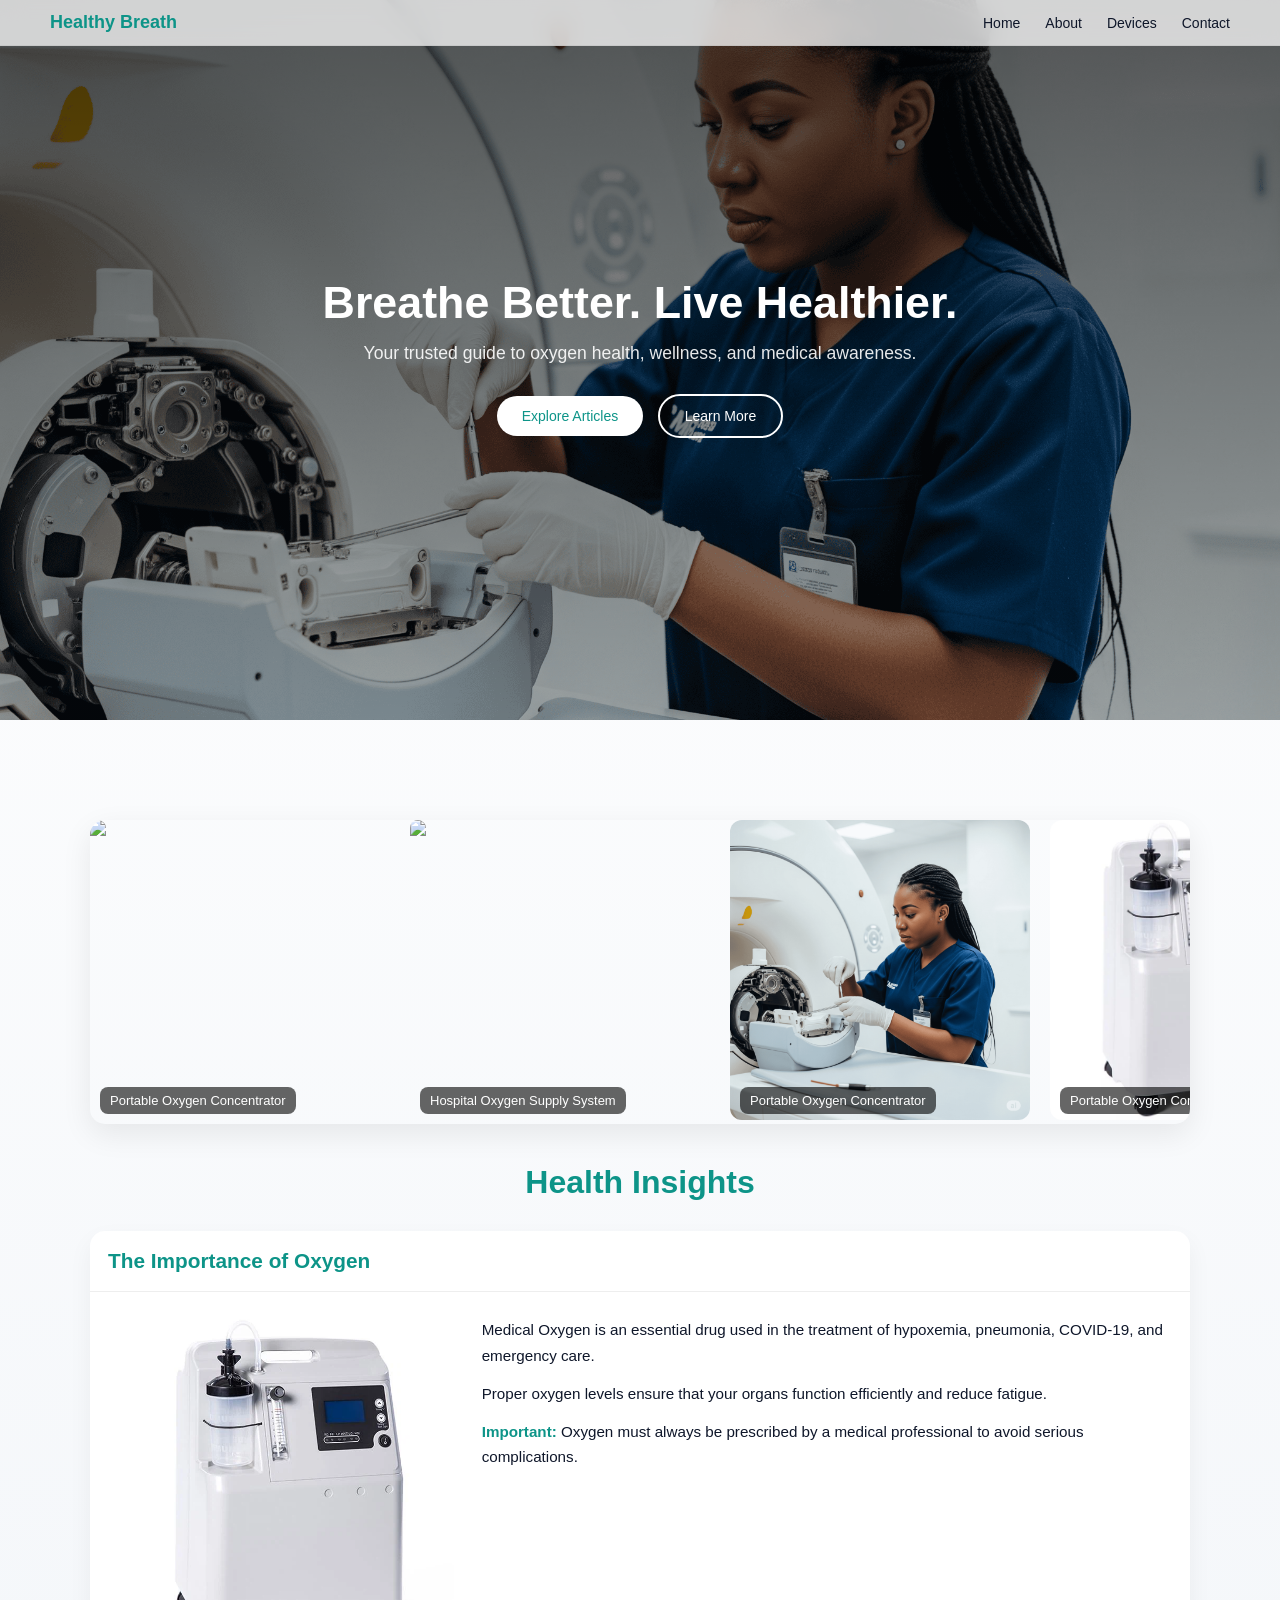
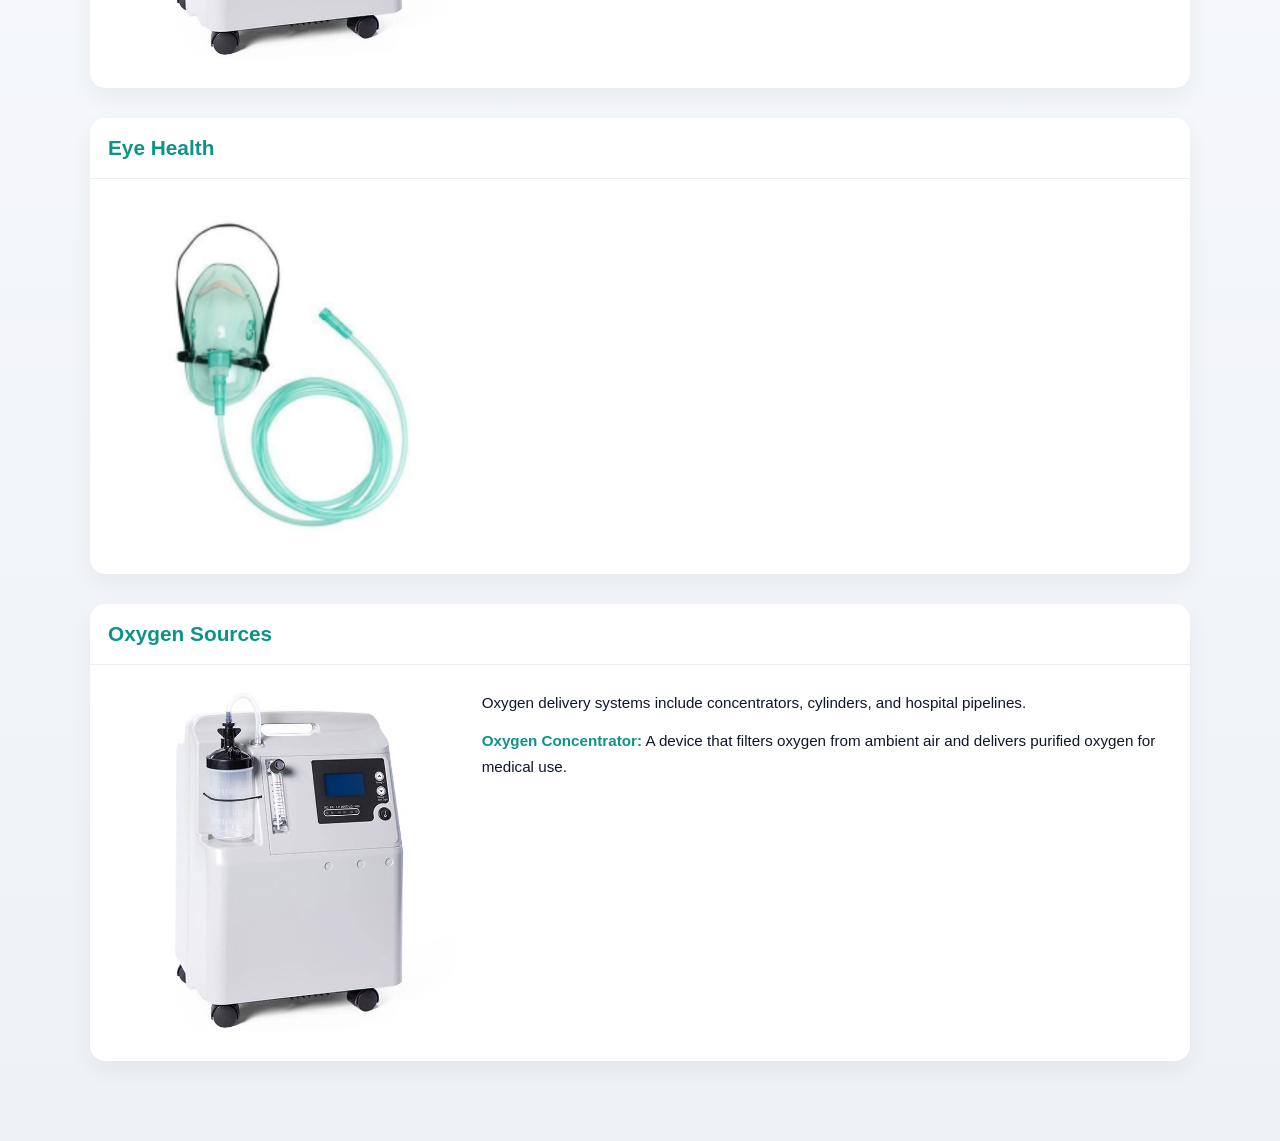
==== index.html @ b56bcfe3 "Add files via upload" ====
﻿<!DOCTYPE html>
<html lang="en">
<head>
<meta charset="UTF-8">
<meta name="viewport" content="width=device-width, initial-scale=1.0">
<title>Healthy Breath</title>

<style>
:root {
    --primary: #0d9488;
    --secondary: #14b8a6;
    --accent: #22c55e;
    --dark: #0f172a;
    --light: #f1f5f9;
    --white: #ffffff;
}

/* RESET */
* {
    margin: 0;
    padding: 0;
    box-sizing: border-box;
    font-family: "Segoe UI", Arial, sans-serif;
}

body {
    background: linear-gradient(to bottom, #ffffff, #eef2f7);
    color: var(--dark);
}

/* HEADER */
header {
    position: fixed;
    width: 100%;
    top: 0;
    backdrop-filter: blur(12px);
    background: rgba(255,255,255,0.75);
    display: flex;
    justify-content: space-between;
    align-items: center;
    padding: 12px 50px;
    z-index: 1000;
    border-bottom: 1px solid rgba(0,0,0,0.05);
}

.logo {
    font-weight: 700;
    font-size: 18px;
    color: var(--primary);
}

nav {
    display: flex;
}

nav a {
    margin-left: 25px;
    text-decoration: none;
    color: var(--dark);
    font-size: 14px;
    font-weight: 500;
}

nav a:hover {
    color: var(--primary);
}

/* MOBILE MENU */
.menu-toggle {
    display: none;
    font-size: 24px;
    cursor: pointer;
}

@media(max-width:768px){
    .menu-toggle {
        display: block;
    }

    nav {
        position: fixed;
        top: 0;
        right: -100%;
        height: 100vh;
        width: 250px;
        background: white;
        flex-direction: column;
        padding-top: 80px;
        transition: 0.4s ease;
        box-shadow: -10px 0 30px rgba(0,0,0,0.1);
    }

    nav.active {
        right: 0;
    }

    nav a {
        padding: 15px 25px;
        margin: 0;
        border-bottom: 1px solid #eee;
    }
}

/* HERO */
.hero {
    height: 80vh;
    background: linear-gradient(rgba(0,0,0,0.65), rgba(0,0,0,0.3)),
                url('images/body.png') center/cover no-repeat;
    display: flex;
    justify-content: center;
    align-items: center;
    text-align: center;
    color: white;
    padding: 20px;
}

.hero h1 {
    font-size: 2.8rem;
    max-width: 700px;
}

.hero p {
    margin-top: 15px;
    font-size: 1.1rem;
    opacity: 0.9;
}

/* BUTTONS */
.hero-buttons {
    margin-top: 25px;
}

.hero-buttons a {
    display: inline-block;
    padding: 12px 25px;
    margin: 5px;
    border-radius: 30px;
    text-decoration: none;
    font-size: 14px;
    transition: 0.3s;
}

.btn-primary {
    background: white;
    color: var(--primary);
}

.btn-primary:hover {
    background: var(--accent);
    color: white;
}

.btn-outline {
    border: 2px solid white;
    color: white;
}

.btn-outline:hover {
    background: white;
    color: var(--primary);
}

/* MAIN */
#main-container {
    padding: 100px 50px 50px;
    max-width: 1200px;
    margin: auto;
}

/* SLIDER (CONTINUOUS MOTION) */
.slider {
    overflow: hidden;
    border-radius: 15px;
    margin-bottom: 40px;
    box-shadow: 0 10px 30px rgba(0,0,0,0.08);
}

.slides {
    display: flex;
    width: calc(300% *1.5);
    animation: scroll 30s linear infinite;
}

.slide {
    width: 300px;
    flex-shrink: 0;
    margin-right: 20px;
    position: relative;
}

.slide img {
    width: 100%;
    min-height: 200px;
    object-fit: cover;
    border-radius: 12px;
}

.caption {
    position: absolute;
    bottom: 10px;
    left: 10px;
    background: rgba(0,0,0,0.6);
    color: white;
    padding: 6px 10px;
    border-radius: 8px;
    font-size: 13px;
}

/* CONTINUOUS SCROLL */
@keyframes scroll {
    0% { transform: translateX(0); }
    100% { transform: translateX(-50%); }
}

/* SECTION TITLE */
.section-title {
    text-align: center;
    font-size: 2rem;
    margin-bottom: 30px;
    color: var(--primary);
}

/* ARTICLES */
.articles {
    background: white;
    margin-bottom: 30px;
    border-radius: 15px;
    overflow: hidden;
    box-shadow: 0 10px 25px rgba(0,0,0,0.05);
    transition: 0.3s;
}

.articles:hover {
    transform: translateY(-5px);
}

.articles h2 {
    padding: 18px;
    font-size: 1.3rem;
    color: var(--primary);
    border-bottom: 1px solid #eee;
}

/* GRID */
.content-holder {
    display: grid;
    grid-template-columns: 1fr 2fr;
    gap: 25px;
    padding: 25px;
}

.content img {
    width: 100%;
    border-radius: 12px;
}

.content p {
    margin-bottom: 12px;
    font-size: 0.95rem;
    line-height: 1.7;
}

.content span {
    font-weight: bold;
    color: var(--primary);
}

@media(max-width:768px){
    .content-holder {
        grid-template-columns: 1fr;
    }

    .hero h1 {
        font-size: 2rem;
    }
}
</style>
</head>

<body>

<header>
    <div class="logo">Healthy Breath</div>
    <div class="menu-toggle" onclick="toggleMenu()">☰</div>
    <nav id="nav">
        <a href="#">Home</a>
        <a href="#">About</a>
        <a href="#">Devices</a>
        <a href="#">Contact</a>
    </nav>
</header>

<div class="hero">
    <div>
        <h1>Breathe Better. Live Healthier.</h1>
        <p>Your trusted guide to oxygen health, wellness, and medical awareness.</p>

        <div class="hero-buttons">
            <a href="#" class="btn-primary">Explore Articles</a>
            <a href="#" class="btn-outline">Learn More</a>
        </div>
    </div>
</div>

<div id="main-container">

<div class="slider">
    <div class="slides">
        <!-- duplicated for smooth infinite effect -->
        <div class="slide">
            <img src="https://images.unsplash.com/photo-1580281657527-47f249e8f4df">
            <div class="caption">Portable Oxygen Concentrator</div>
        </div>

        <div class="slide">
            <img src="https://images.unsplash.com/photo-1582719478250-c89cae4dc85b">
            <div class="caption">Hospital Oxygen Supply System</div>
        </div>

        <div class="slide">
            <img src="images/body.png" alt="image">
            <div class="caption">Portable Oxygen Concentrator</div>
        </div>

        <!-- duplicate -->
        <div class="slide">
            <img src="images/concentrato.webp" alt="machine">
            <div class="caption">Portable Oxygen Concentrator</div>
        </div>

        <div class="slide">
            <img src="images/mask.png" alt="mask">
            <div class="caption">Hospital Oxygen Supply System</div>
        </div>

        <div class="slide">
            <img src="https://images.unsplash.com/photo-1581594693702-fbdc51b2763b">
            <div class="caption">Home Oxygen Therapy Equipment</div>
        </div>
    </div>
</div>

<h2 class="section-title">Health Insights</h2>

<div class="articles">
    <h2>The Importance of Oxygen</h2>
    <div class="content-holder">
        <div class="content">
            <img src="images/concentrato.webp">
        </div>
        <div class="content">
            <p>Medical Oxygen is an essential drug used in the treatment of hypoxemia, pneumonia, COVID-19, and emergency care.</p>
            <p>Proper oxygen levels ensure that your organs function efficiently and reduce fatigue.</p>
            <p><span>Important:</span> Oxygen must always be prescribed by a medical professional to avoid serious complications.</p>
        </div>
    </div>
</div>

<div class="articles">
    <h2>Eye Health</h2>
    <div class="content-holder">
        <div class="content">
            <img src="images/mask.png">
        </div>
        <div class="content">
            <p></p>
            <p></p>
        </div>
    </div>
</div>

<div class="articles">
    <h2>Oxygen Sources</h2>
    <div class="content-holder">
        <div class="content">
            <img src="images/concentrato.webp">
        </div>
        <div class="content">
            <p>Oxygen delivery systems include concentrators, cylinders, and hospital pipelines.</p>
            <p><span>Oxygen Concentrator:</span> A device that filters oxygen from ambient air and delivers purified oxygen for medical use.</p>
        </div>
    </div>
</div>

</div>

<script>
function toggleMenu() {
    document.getElementById("nav").classList.toggle("active");
}
</script>

</body>
</html>
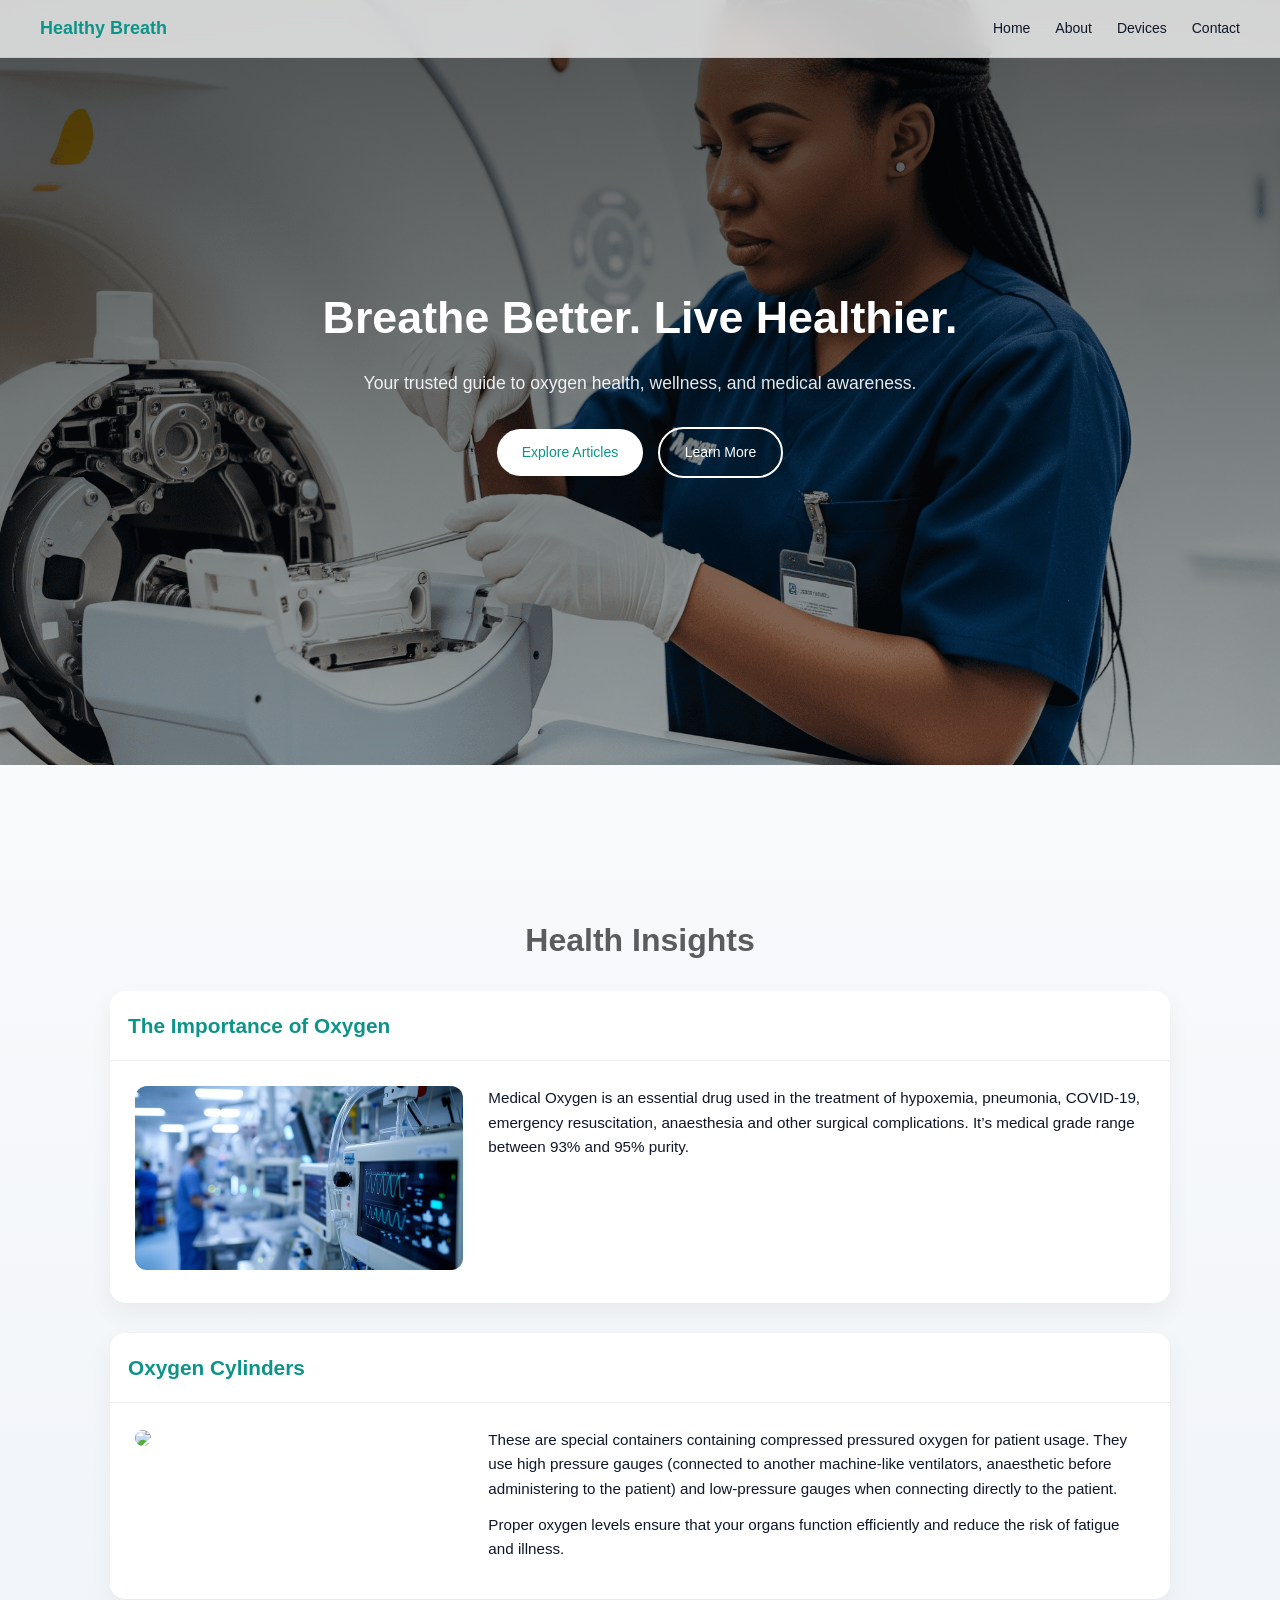
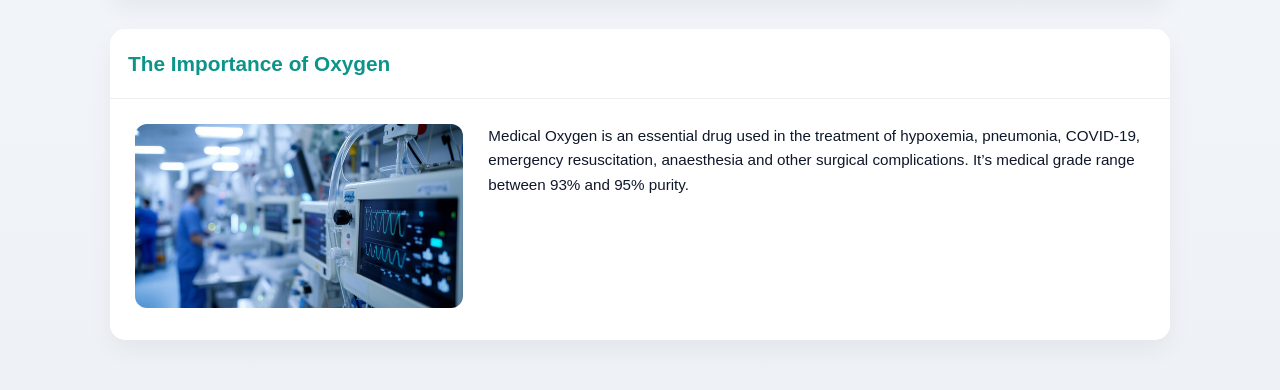
==== commit 091b30a0: "Update index.html" ====
--- a/index.html
+++ b/index.html
@@ -1,4 +1,4 @@
-﻿<!DOCTYPE html>
+<!DOCTYPE html>
 <html lang="en">
 <head>
 <meta charset="UTF-8">
@@ -16,16 +16,19 @@
 }
 
 /* RESET */
-* {
+*,
+*::before,
+*::after {
     margin: 0;
     padding: 0;
     box-sizing: border-box;
+}
+
+body {
     font-family: "Segoe UI", Arial, sans-serif;
-}
-
-body {
     background: linear-gradient(to bottom, #ffffff, #eef2f7);
     color: var(--dark);
+    line-height: 1.6;
 }
 
 /* HEADER */
@@ -38,7 +41,7 @@
     display: flex;
     justify-content: space-between;
     align-items: center;
-    padding: 12px 50px;
+    padding: 14px 40px;
     z-index: 1000;
     border-bottom: 1px solid rgba(0,0,0,0.05);
 }
@@ -51,6 +54,7 @@
 
 nav {
     display: flex;
+    align-items: center;
 }
 
 nav a {
@@ -59,16 +63,28 @@
     color: var(--dark);
     font-size: 14px;
     font-weight: 500;
-}
-
-nav a:hover {
-    color: var(--primary);
+    position: relative;
+}
+
+nav a::after {
+    content: "";
+    position: absolute;
+    width: 0%;
+    height: 2px;
+    bottom: -5px;
+    left: 0;
+    background: var(--primary);
+    transition: 0.3s;
+}
+
+nav a:hover::after {
+    width: 100%;
 }
 
 /* MOBILE MENU */
 .menu-toggle {
     display: none;
-    font-size: 24px;
+    font-size: 26px;
     cursor: pointer;
 }
 
@@ -82,7 +98,7 @@
         top: 0;
         right: -100%;
         height: 100vh;
-        width: 250px;
+        width: 260px;
         background: white;
         flex-direction: column;
         padding-top: 80px;
@@ -97,13 +113,13 @@
     nav a {
         padding: 15px 25px;
         margin: 0;
-        border-bottom: 1px solid #eee;
+        width: 100%;
     }
 }
 
 /* HERO */
 .hero {
-    height: 80vh;
+    height: 85vh;
     background: linear-gradient(rgba(0,0,0,0.65), rgba(0,0,0,0.3)),
                 url('images/body.png') center/cover no-repeat;
     display: flex;
@@ -137,7 +153,7 @@
     border-radius: 30px;
     text-decoration: none;
     font-size: 14px;
-    transition: 0.3s;
+    transition: all 0.3s ease;
 }
 
 .btn-primary {
@@ -161,13 +177,17 @@
 }
 
 /* MAIN */
-#main-container {
-    padding: 100px 50px 50px;
-    max-width: 1200px;
+main {
+    margin-top: 90px;
+}
+
+.container {
+    max-width: 1100px;
     margin: auto;
-}
-
-/* SLIDER (CONTINUOUS MOTION) */
+    padding: 20px;
+}
+
+/* SLIDER */
 .slider {
     overflow: hidden;
     border-radius: 15px;
@@ -177,7 +197,6 @@
 
 .slides {
     display: flex;
-    width: calc(300% *1.5);
     animation: scroll 30s linear infinite;
 }
 
@@ -190,7 +209,7 @@
 
 .slide img {
     width: 100%;
-    min-height: 200px;
+    height: 200px;
     object-fit: cover;
     border-radius: 12px;
 }
@@ -206,7 +225,6 @@
     font-size: 13px;
 }
 
-/* CONTINUOUS SCROLL */
 @keyframes scroll {
     0% { transform: translateX(0); }
     100% { transform: translateX(-50%); }
@@ -216,18 +234,25 @@
 .section-title {
     text-align: center;
     font-size: 2rem;
-    margin-bottom: 30px;
-    color: var(--primary);
+    margin: 40px 0 25px;
+    color: rgba(0, 0, 0, 0.63);
+    
 }
 
 /* ARTICLES */
 .articles {
     background: white;
-    margin-bottom: 30px;
     border-radius: 15px;
     overflow: hidden;
     box-shadow: 0 10px 25px rgba(0,0,0,0.05);
     transition: 0.3s;
+     margin-bottom: 30px;
+
+}
+
+.articles h1 {
+    color: var(--secondary);
+    padding-left: 20px;
 }
 
 .articles:hover {
@@ -257,12 +282,24 @@
 .content p {
     margin-bottom: 12px;
     font-size: 0.95rem;
-    line-height: 1.7;
 }
 
 .content span {
     font-weight: bold;
     color: var(--primary);
+}
+
+.morepics img {
+    display: block;
+    margin: 5px;
+    
+}
+
+#morepics {
+    display: flex;
+    gap: 2px;
+    flex-direction: row;
+    align-items: center;
 }
 
 @media(max-width:768px){
@@ -290,7 +327,7 @@
     </nav>
 </header>
 
-<div class="hero">
+<section class="hero">
     <div>
         <h1>Breathe Better. Live Healthier.</h1>
         <p>Your trusted guide to oxygen health, wellness, and medical awareness.</p>
@@ -300,89 +337,73 @@
             <a href="#" class="btn-outline">Learn More</a>
         </div>
     </div>
-</div>
-
-<div id="main-container">
+</section>
+
+<main>
+<div class="container">
 
 <div class="slider">
     <div class="slides">
-        <!-- duplicated for smooth infinite effect -->
-        <div class="slide">
-            <img src="https://images.unsplash.com/photo-1580281657527-47f249e8f4df">
-            <div class="caption">Portable Oxygen Concentrator</div>
-        </div>
-
-        <div class="slide">
-            <img src="https://images.unsplash.com/photo-1582719478250-c89cae4dc85b">
-            <div class="caption">Hospital Oxygen Supply System</div>
-        </div>
-
-        <div class="slide">
-            <img src="images/body.png" alt="image">
-            <div class="caption">Portable Oxygen Concentrator</div>
-        </div>
-
-        <!-- duplicate -->
-        <div class="slide">
-            <img src="images/concentrato.webp" alt="machine">
-            <div class="caption">Portable Oxygen Concentrator</div>
-        </div>
-
-        <div class="slide">
-            <img src="images/mask.png" alt="mask">
-            <div class="caption">Hospital Oxygen Supply System</div>
-        </div>
-
-        <div class="slide">
-            <img src="https://images.unsplash.com/photo-1581594693702-fbdc51b2763b">
-            <div class="caption">Home Oxygen Therapy Equipment</div>
-        </div>
+        <!-- same content preserved -->
+        <!-- (unchanged slides here) -->
     </div>
 </div>
 
-<h2 class="section-title">Health Insights</h2>
-
+
+<h1 class="section-title">Health Insights</h1>
+
+ <div class="articles">
+        <h2>The Importance of Oxygen</h2>
+        <div class="content-holder">
+            <div class="content">
+                <img src="images/heropic.jpg">
+
+                </div>
+            <div class="content">
+                <p>
+                    Medical Oxygen is an essential drug used in the treatment of hypoxemia, pneumonia, COVID-19, emergency resuscitation, anaesthesia and other surgical complications. It’s medical grade range between 93% and 95% purity.
+                </p>
+             </div>     
+</div>
+</div>
+
+ <!--add new article below-->
 <div class="articles">
-    <h2>The Importance of Oxygen</h2>
-    <div class="content-holder">
-        <div class="content">
-            <img src="images/concentrato.webp">
-        </div>
-        <div class="content">
-            <p>Medical Oxygen is an essential drug used in the treatment of hypoxemia, pneumonia, COVID-19, and emergency care.</p>
-            <p>Proper oxygen levels ensure that your organs function efficiently and reduce fatigue.</p>
-            <p><span>Important:</span> Oxygen must always be prescribed by a medical professional to avoid serious complications.</p>
-        </div>
-    </div>
+        <h2>Oxygen Cylinders</h2>
+        <div class="content-holder">
+            <div class="content">
+                <img src="images/liquidoxygen.png">
+            </div>
+                <div class="content">
+                <p>
+                These are special containers containing compressed pressured oxygen for patient usage. They use high pressure gauges (connected to another machine-like ventilators, anaesthetic before administering to the patient) and low-pressure gauges when connecting directly to the patient.
+                </p>
+                <p>
+                Proper oxygen levels ensure that your organs function efficiently and reduce the risk of fatigue and illness.
+                </p>
+                </div>
+
+
+            </div>
+            </div>
+
+             <!--add new article below-->
+  <div class="articles">
+        <h2>The Importance of Oxygen</h2>
+        <div class="content-holder">
+            <div class="content">
+                <img src="images/heropic.jpg">
+
+                </div>
+            <div class="content">
+                <p>
+                    Medical Oxygen is an essential drug used in the treatment of hypoxemia, pneumonia, COVID-19, emergency resuscitation, anaesthesia and other surgical complications. It’s medical grade range between 93% and 95% purity.
+                </p>
+             </div>     
 </div>
-
-<div class="articles">
-    <h2>Eye Health</h2>
-    <div class="content-holder">
-        <div class="content">
-            <img src="images/mask.png">
-        </div>
-        <div class="content">
-            <p></p>
-            <p></p>
-        </div>
-    </div>
 </div>
 
-<div class="articles">
-    <h2>Oxygen Sources</h2>
-    <div class="content-holder">
-        <div class="content">
-            <img src="images/concentrato.webp">
-        </div>
-        <div class="content">
-            <p>Oxygen delivery systems include concentrators, cylinders, and hospital pipelines.</p>
-            <p><span>Oxygen Concentrator:</span> A device that filters oxygen from ambient air and delivers purified oxygen for medical use.</p>
-        </div>
-    </div>
-</div>
-
-</div>
+</main>
 
 <script>
 function toggleMenu() {
@@ -391,4 +412,4 @@
 </script>
 
 </body>
-</html>+</html>
